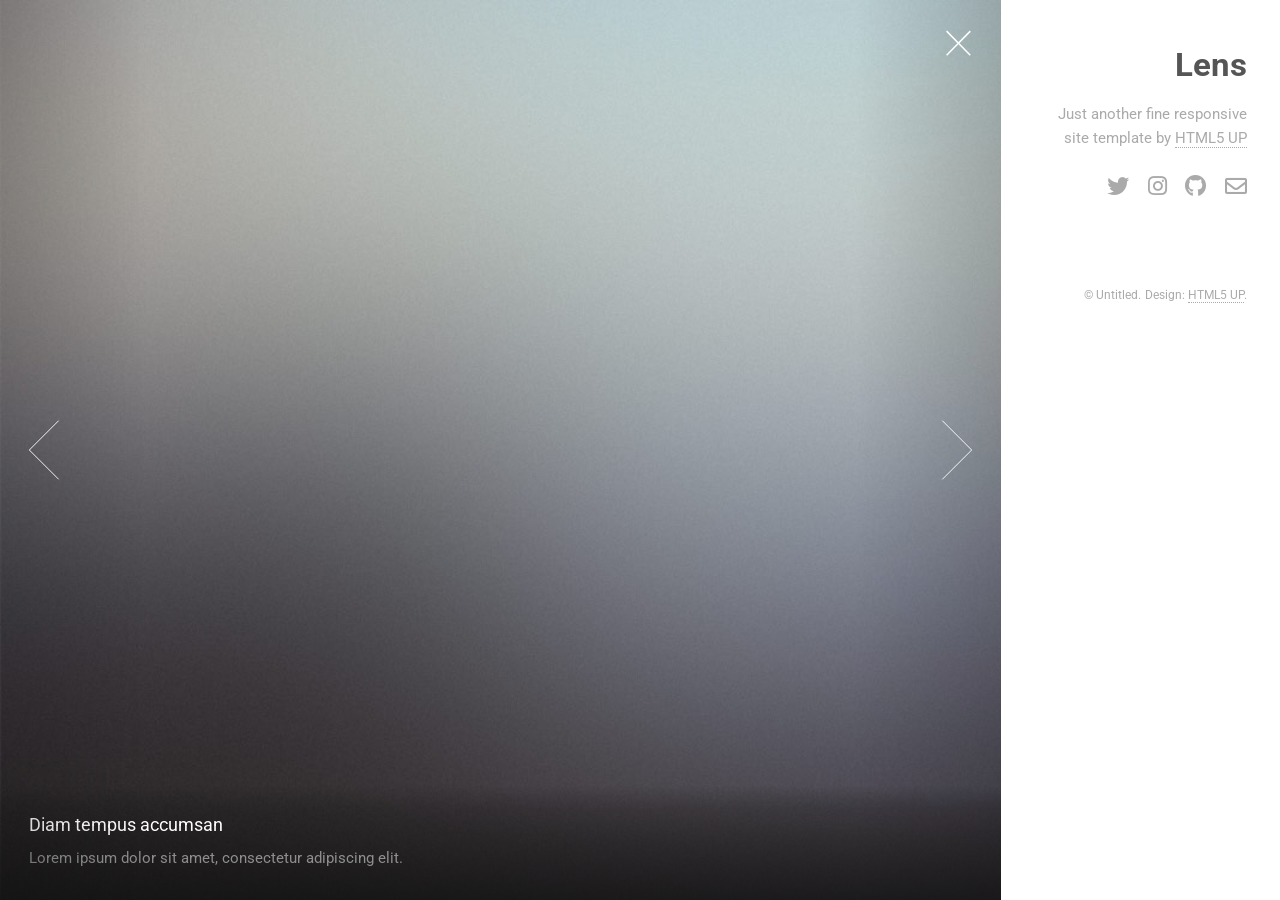
==== 相簿/index.html @ 0c01e9da "新增相簿" ====
<!DOCTYPE HTML>
<!--
	Lens by HTML5 UP
	html5up.net | @ajlkn
	Free for personal and commercial use under the CCA 3.0 license (html5up.net/license)
-->
<html>
	<head>
		<title>Lens by HTML5 UP</title>
		<meta charset="utf-8" />
		<meta name="viewport" content="width=device-width, initial-scale=1, user-scalable=no" />
		<link rel="stylesheet" href="assets/css/main.css" />
		<noscript><link rel="stylesheet" href="assets/css/noscript.css" /></noscript>
	</head>
	<body class="is-preload-0 is-preload-1 is-preload-2">

		<!-- Main -->
			<div id="main">

				<!-- Header -->
					<header id="header">
						<h1>Lens</h1>
						<p>Just another fine responsive site template by <a href="http://html5up.net">HTML5 UP</a></p>
						<ul class="icons">
							<li><a href="#" class="icon brands fa-twitter"><span class="label">Twitter</span></a></li>
							<li><a href="#" class="icon brands fa-instagram"><span class="label">Instagram</span></a></li>
							<li><a href="#" class="icon brands fa-github"><span class="label">Github</span></a></li>
							<li><a href="#" class="icon fa-envelope"><span class="label">Email</span></a></li>
						</ul>
					</header>

				<!-- Thumbnail -->
					<section id="thumbnails">
						<article>
							<a class="thumbnail" href="images/fulls/01.jpg" data-position="left center"><img src="images/thumbs/01.jpg" alt="" /></a>
							<h2>Diam tempus accumsan</h2>
							<p>Lorem ipsum dolor sit amet, consectetur adipiscing elit.</p>
						</article>
						<article>
							<a class="thumbnail" href="images/fulls/02.jpg"><img src="images/thumbs/02.jpg" alt="" /></a>
							<h2>Vivamus convallis libero</h2>
							<p>Sed velit lacus, laoreet at venenatis convallis in lorem tincidunt.</p>
						</article>
						<article>
							<a class="thumbnail" href="images/fulls/03.jpg" data-position="top center"><img src="images/thumbs/03.jpg" alt="" /></a>
							<h2>Nec accumsan enim felis</h2>
							<p>Maecenas eleifend tellus ut turpis eleifend, vitae pretium faucibus.</p>
						</article>
						<article>
							<a class="thumbnail" href="images/fulls/04.jpg"><img src="images/thumbs/04.jpg" alt="" /></a>
							<h2>Donec maximus nisi eget</h2>
							<p>Tristique in nulla vel congue. Sed sociis natoque parturient nascetur.</p>
						</article>
						<article>
							<a class="thumbnail" href="images/fulls/05.jpg" data-position="top center"><img src="images/thumbs/05.jpg" alt="" /></a>
							<h2>Nullam vitae nunc vulputate</h2>
							<p>In pellentesque cursus velit id posuere. Donec vehicula nulla.</p>
						</article>
						<article>
							<a class="thumbnail" href="images/fulls/06.jpg"><img src="images/thumbs/06.jpg" alt="" /></a>
							<h2>Phasellus magna faucibus</h2>
							<p>Nulla dignissim libero maximus tellus varius dictum ut posuere magna.</p>
						</article>
						<article>
							<a class="thumbnail" href="images/fulls/07.jpg"><img src="images/thumbs/07.jpg" alt="" /></a>
							<h2>Proin quis mauris</h2>
							<p>Etiam ultricies, lorem quis efficitur porttitor, facilisis ante orci urna.</p>
						</article>
						<article>
							<a class="thumbnail" href="images/fulls/08.jpg"><img src="images/thumbs/08.jpg" alt="" /></a>
							<h2>Gravida quis varius enim</h2>
							<p>Nunc egestas congue lorem. Nullam dictum placerat ex sapien tortor mattis.</p>
						</article>
						<article>
							<a class="thumbnail" href="images/fulls/09.jpg"><img src="images/thumbs/09.jpg" alt="" /></a>
							<h2>Morbi eget vitae adipiscing</h2>
							<p>In quis vulputate dui. Maecenas metus elit, dictum praesent lacinia lacus.</p>
						</article>
						<article>
							<a class="thumbnail" href="images/fulls/10.jpg"><img src="images/thumbs/10.jpg" alt="" /></a>
							<h2>Habitant tristique senectus</h2>
							<p>Vestibulum ante ipsum primis in faucibus orci luctus ac tincidunt dolor.</p>
						</article>
						<article>
							<a class="thumbnail" href="images/fulls/11.jpg"><img src="images/thumbs/11.jpg" alt="" /></a>
							<h2>Pharetra ex non faucibus</h2>
							<p>Ut sed magna euismod leo laoreet congue. Fusce congue enim ultricies.</p>
						</article>
						<article>
							<a class="thumbnail" href="images/fulls/12.jpg"><img src="images/thumbs/12.jpg" alt="" /></a>
							<h2>Mattis lorem sodales</h2>
							<p>Feugiat auctor leo massa, nec vestibulum nisl erat faucibus, rutrum nulla.</p>
						</article>
					</section>

				<!-- Footer -->
					<footer id="footer">
						<ul class="copyright">
							<li>&copy; Untitled.</li><li>Design: <a href="http://html5up.net">HTML5 UP</a>.</li>
						</ul>
					</footer>

			</div>

		<!-- Scripts -->
			<script src="assets/js/jquery.min.js"></script>
			<script src="assets/js/browser.min.js"></script>
			<script src="assets/js/breakpoints.min.js"></script>
			<script src="assets/js/main.js"></script>

	</body>
</html>
---- 相簿/assets/css/main.css ----
@import url(fontawesome-all.min.css);
@import url("https://fonts.googleapis.com/css?family=Roboto:400,700");

/*
	Lens by HTML5 UP
	html5up.net | @ajlkn
	Free for personal and commercial use under the CCA 3.0 license (html5up.net/license)
*/

html, body, div, span, applet, object,
iframe, h1, h2, h3, h4, h5, h6, p, blockquote,
pre, a, abbr, acronym, address, big, cite,
code, del, dfn, em, img, ins, kbd, q, s, samp,
small, strike, strong, sub, sup, tt, var, b,
u, i, center, dl, dt, dd, ol, ul, li, fieldset,
form, label, legend, table, caption, tbody,
tfoot, thead, tr, th, td, article, aside,
canvas, details, embed, figure, figcaption,
footer, header, hgroup, menu, nav, output, ruby,
section, summary, time, mark, audio, video {
	margin: 0;
	padding: 0;
	border: 0;
	font-size: 100%;
	font: inherit;
	vertical-align: baseline;}

article, aside, details, figcaption, figure,
footer, header, hgroup, menu, nav, section {
	display: block;}

body {
	line-height: 1;
}

ol, ul {
	list-style: none;
}

blockquote, q {
	quotes: none;
}

	blockquote:before, blockquote:after, q:before, q:after {
		content: '';
		content: none;
	}

table {
	border-collapse: collapse;
	border-spacing: 0;
}

body {
	-webkit-text-size-adjust: none;
}

mark {
	background-color: transparent;
	color: inherit;
}

input::-moz-focus-inner {
	border: 0;
	padding: 0;
}

input, select, textarea {
	-moz-appearance: none;
	-webkit-appearance: none;
	-ms-appearance: none;
	appearance: none;
}

/* Basic */

	/*
			@-ms-viewport {
				width: device-width;
			}
		*/

	@media screen and (max-width: 480px) {

		html, body {
			min-width: 320px;
		}

	}

	body.is-preload-0 *, body.is-preload-0 *:before, body.is-preload-0 *:after {
		-moz-animation: none !important;
		-webkit-animation: none !important;
		-ms-animation: none !important;
		animation: none !important;
		-moz-transition: none !important;
		-webkit-transition: none !important;
		-ms-transition: none !important;
		transition: none !important;
	}

	html {
		box-sizing: border-box;
	}

	*, *:before, *:after {
		box-sizing: inherit;
	}

	html, body {
		background-color: #101010;
		overflow: hidden;
	}

/* Type */

	html {
		font-size: 16pt;
	}

		@media screen and (max-width: 1680px) {

			html {
				font-size: 12pt;
			}

		}

		@media screen and (max-width: 1280px) {

			html {
				font-size: 11pt;
			}

		}

	body {
		background-color: #fff;
		color: #aaa;
	}

	body, input, select, textarea {
		font-family: "Roboto", Helvetica, sans-serif;
		font-weight: 400;
		line-height: 1.65;
		font-size: 1em;
		color: #aaa;
	}

	a {
		-moz-transition: color 0.25s ease, border-bottom-color 0.25s ease;
		-webkit-transition: color 0.25s ease, border-bottom-color 0.25s ease;
		-ms-transition: color 0.25s ease, border-bottom-color 0.25s ease;
		transition: color 0.25s ease, border-bottom-color 0.25s ease;
		border-bottom: dotted 1px;
		color: inherit;
		text-decoration: none;
	}

		a:hover {
			border-bottom-color: transparent;
			color: #00D3B7;
		}

	strong, b {
		font-weight: 400;
		color: #555;
	}

	em, i {
		font-style: italic;
	}

	p {
		margin: 0 0 1.25em 0;
	}

	h1, h2, h3, h4, h5, h6 {
		font-weight: 400;
		line-height: 1.25;
		margin: 0 0 0.5em 0;
		color: #555;
	}

		h1 a, h2 a, h3 a, h4 a, h5 a, h6 a {
			color: inherit;
			text-decoration: none;
		}

	h2 {
		font-size: 1.25em;
	}

	h3 {
		font-size: 1em;
	}

	h4 {
		font-size: 0.9em;
	}

	h5 {
		font-size: 0.8em;
	}

	h6 {
		font-size: 0.7em;
	}

	sub {
		font-size: 0.8em;
		position: relative;
		top: 0.5em;
	}

	sup {
		font-size: 0.8em;
		position: relative;
		top: -0.5em;
	}

	blockquote {
		border-left: solid 4px #ccc;
		font-style: italic;
		margin: 0 0 1.25em 0;
		padding: 0.3125em 0 0.3125em 1.25em;
	}

	code {
		border-radius: 4px;
		border: solid 1px;
		font-family: "Courier New", monospace;
		font-size: 0.9em;
		margin: 0 0.25em;
		padding: 0.25em 0.65em;
		border-color: #ccc;
	}

	pre {
		-webkit-overflow-scrolling: touch;
		font-family: "Courier New", monospace;
		font-size: 0.9em;
		margin: 0 0 1.25em 0;
	}

		pre code {
			display: block;
			padding: 1em 1.5em;
			overflow-x: auto;
		}

	hr {
		border: 0;
		border-bottom: solid 1px #ccc;
		margin: 1.25em 0;
	}

		hr.major {
			margin: 1.875em 0;
		}

	.align-left {
		text-align: left;
	}

	.align-center {
		text-align: center;
	}

	.align-right {
		text-align: right;
	}

/* Button */

	input[type="submit"],
	input[type="reset"],
	input[type="button"],
	button,
	.button {
		-moz-appearance: none;
		-webkit-appearance: none;
		-ms-appearance: none;
		appearance: none;
		-moz-transition: background-color 0.25s ease-in-out, border-color 0.25s ease-in-out, color 0.25s ease-in-out;
		-webkit-transition: background-color 0.25s ease-in-out, border-color 0.25s ease-in-out, color 0.25s ease-in-out;
		-ms-transition: background-color 0.25s ease-in-out, border-color 0.25s ease-in-out, color 0.25s ease-in-out;
		transition: background-color 0.25s ease-in-out, border-color 0.25s ease-in-out, color 0.25s ease-in-out;
		background-color: transparent;
		border-radius: 4px;
		border: solid 1px #ccc;
		color: #555;
		cursor: pointer;
		display: inline-block;
		line-height: 1;
		padding: 0.75em 1.5em;
		text-align: center;
		text-decoration: none;
		white-space: nowrap;
	}

		input[type="submit"]:hover,
		input[type="reset"]:hover,
		input[type="button"]:hover,
		button:hover,
		.button:hover {
			border-color: #00D3B7;
			color: #00D3B7;
		}

			input[type="submit"]:hover:active,
			input[type="reset"]:hover:active,
			input[type="button"]:hover:active,
			button:hover:active,
			.button:hover:active {
				background-color: rgba(0, 211, 183, 0.15);
			}

		input[type="submit"].icon,
		input[type="reset"].icon,
		input[type="button"].icon,
		button.icon,
		.button.icon {
			padding-left: 1.35em;
		}

			input[type="submit"].icon:before,
			input[type="reset"].icon:before,
			input[type="button"].icon:before,
			button.icon:before,
			.button.icon:before {
				margin-right: 0.5em;
			}

		input[type="submit"].fit,
		input[type="reset"].fit,
		input[type="button"].fit,
		button.fit,
		.button.fit {
			width: 100%;
		}

		input[type="submit"].small,
		input[type="reset"].small,
		input[type="button"].small,
		button.small,
		.button.small {
			font-size: 0.8em;
		}

		input[type="submit"].large,
		input[type="reset"].large,
		input[type="button"].large,
		button.large,
		.button.large {
			font-size: 1.35em;
		}

		input[type="submit"].disabled, input[type="submit"]:disabled,
		input[type="reset"].disabled,
		input[type="reset"]:disabled,
		input[type="button"].disabled,
		input[type="button"]:disabled,
		button.disabled,
		button:disabled,
		.button.disabled,
		.button:disabled {
			pointer-events: none;
			opacity: 0.25;
		}

/* Form */

	form {
		margin: 0 0 1.25em 0;
	}

	label {
		color: #555;
		display: block;
		font-size: 0.9em;
		font-weight: 400;
		margin: 0 0 0.625em 0;
	}

	input[type="text"],
	input[type="password"],
	input[type="email"],
	select,
	textarea {
		-moz-appearance: none;
		-webkit-appearance: none;
		-ms-appearance: none;
		appearance: none;
		background-color: transparent;
		border-radius: 4px;
		border: solid 1px #ccc;
		color: inherit;
		display: block;
		outline: 0;
		padding: 0 0.75em;
		text-decoration: none;
		width: 100%;
	}

		input[type="text"]:invalid,
		input[type="password"]:invalid,
		input[type="email"]:invalid,
		select:invalid,
		textarea:invalid {
			box-shadow: none;
		}

		input[type="text"]:focus,
		input[type="password"]:focus,
		input[type="email"]:focus,
		select:focus,
		textarea:focus {
			border-color: #00D3B7;
		}

	select {
		background-image: url("data:image/svg+xml;charset=utf8,%3Csvg xmlns='http://www.w3.org/2000/svg' width='40' height='40' preserveAspectRatio='none' viewBox='0 0 40 40'%3E%3Cpath d='M9.4,12.3l10.4,10.4l10.4-10.4c0.2-0.2,0.5-0.4,0.9-0.4c0.3,0,0.6,0.1,0.9,0.4l3.3,3.3c0.2,0.2,0.4,0.5,0.4,0.9 c0,0.4-0.1,0.6-0.4,0.9L20.7,31.9c-0.2,0.2-0.5,0.4-0.9,0.4c-0.3,0-0.6-0.1-0.9-0.4L4.3,17.3c-0.2-0.2-0.4-0.5-0.4-0.9 c0-0.4,0.1-0.6,0.4-0.9l3.3-3.3c0.2-0.2,0.5-0.4,0.9-0.4S9.1,12.1,9.4,12.3z' fill='%23ccc' /%3E%3C/svg%3E");
		background-size: 1.25rem;
		background-repeat: no-repeat;
		background-position: calc(100% - 1rem) center;
		height: 2.75em;
		padding-right: 2.75em;
		text-overflow: ellipsis;
	}

		select option {
			color: #555;
			background: #fff;
		}

		select:focus::-ms-value {
			background-color: transparent;
		}

		select::-ms-expand {
			display: none;
		}

	.select-wrapper {
		text-decoration: none;
		display: block;
		position: relative;
	}

		.select-wrapper:before {
			-moz-osx-font-smoothing: grayscale;
			-webkit-font-smoothing: antialiased;
			display: inline-block;
			font-style: normal;
			font-variant: normal;
			text-rendering: auto;
			line-height: 1;
			text-transform: none !important;
			font-family: 'Font Awesome 5 Free';
			font-weight: 900;
		}

		.select-wrapper:before {
			color: #ccc;
			content: '\f107';
			display: block;
			height: 2.75em;
			line-height: 2.75em;
			pointer-events: none;
			position: absolute;
			right: 0;
			text-align: center;
			top: 0;
			width: 2.75em;
		}

		.select-wrapper select::-ms-expand {
			display: none;
		}

	input[type="text"],
	input[type="password"],
	input[type="email"],
	select {
		height: 2.75em;
	}

	textarea {
		padding: 0.75em 1em;
	}

	input[type="checkbox"],
	input[type="radio"] {
		-moz-appearance: none;
		-webkit-appearance: none;
		-ms-appearance: none;
		appearance: none;
		display: block;
		float: left;
		margin-right: -2em;
		opacity: 0;
		width: 1em;
		z-index: -1;
	}

		input[type="checkbox"] + label,
		input[type="radio"] + label {
			text-decoration: none;
			color: #aaa;
			cursor: pointer;
			display: inline-block;
			font-size: 1em;
			font-weight: 400;
			margin: 0;
			padding-left: 2.4em;
			padding-right: 0.75em;
			position: relative;
		}

			input[type="checkbox"] + label:before,
			input[type="radio"] + label:before {
				-moz-osx-font-smoothing: grayscale;
				-webkit-font-smoothing: antialiased;
				display: inline-block;
				font-style: normal;
				font-variant: normal;
				text-rendering: auto;
				line-height: 1;
				text-transform: none !important;
				font-family: 'Font Awesome 5 Free';
				font-weight: 900;
			}

			input[type="checkbox"] + label:before,
			input[type="radio"] + label:before {
				background: transparent;
				border-radius: 4px;
				border: solid 1px #ccc;
				content: '';
				display: inline-block;
				font-size: 0.8em;
				height: 2.0625em;
				left: 0;
				line-height: 2.0625em;
				position: absolute;
				text-align: center;
				top: 0;
				width: 2.0625em;
			}

		input[type="checkbox"]:checked + label:before,
		input[type="radio"]:checked + label:before {
			background-color: #555;
			border-color: #555;
			color: #fff;
			content: '\f00c';
		}

		input[type="checkbox"]:focus + label:before,
		input[type="radio"]:focus + label:before {
			border-color: #00D3B7;
		}

	input[type="checkbox"] + label:before {
		border-radius: 4px;
	}

	input[type="radio"] + label:before {
		border-radius: 100%;
	}

	::-webkit-input-placeholder {
		opacity: 1.0;
		color: #ccc !important;
	}

	:-moz-placeholder {
		opacity: 1.0;
		color: #ccc !important;
	}

	::-moz-placeholder {
		opacity: 1.0;
		color: #ccc !important;
	}

	:-ms-input-placeholder {
		opacity: 1.0;
		color: #ccc !important;
	}

	.field {
		margin: 0 0 1.25em 0;
	}

/* Icon */

	.icon {
		text-decoration: none;
		border-bottom: none;
		position: relative;
	}

		.icon:before {
			-moz-osx-font-smoothing: grayscale;
			-webkit-font-smoothing: antialiased;
			display: inline-block;
			font-style: normal;
			font-variant: normal;
			text-rendering: auto;
			line-height: 1;
			text-transform: none !important;
			font-family: 'Font Awesome 5 Free';
			font-weight: 400;
		}

		.icon > .label {
			display: none;
		}

		.icon:before {
			line-height: inherit;
		}

		.icon.solid:before {
			font-weight: 900;
		}

		.icon.brands:before {
			font-family: 'Font Awesome 5 Brands';
		}

/* List */

	ol {
		list-style: decimal;
		margin: 0 0 1.25em 0;
		padding-left: 1.25em;
	}

		ol li {
			padding-left: 0.25em;
		}

	ul {
		list-style: disc;
		margin: 0 0 1.25em 0;
		padding-left: 1em;
	}

		ul li {
			padding-left: 0.5em;
		}

		ul.alt {
			list-style: none;
			padding-left: 0;
		}

			ul.alt li {
				border-top: solid 1px #ccc;
				padding: 0.5em 0;
			}

				ul.alt li:first-child {
					border-top: 0;
					padding-top: 0;
				}

	dl {
		margin: 0 0 1.25em 0;
	}

		dl dt {
			display: block;
			font-weight: 400;
			margin: 0 0 0.625em 0;
		}

		dl dd {
			margin-left: 1.25em;
		}

/* Actions */

	ul.actions {
		display: -moz-flex;
		display: -webkit-flex;
		display: -ms-flex;
		display: flex;
		cursor: default;
		list-style: none;
		margin-left: -0.625em;
		padding-left: 0;
	}

		ul.actions li {
			padding: 0 0 0 0.625em;
			vertical-align: middle;
		}

		ul.actions.special {
			-moz-justify-content: center;
			-webkit-justify-content: center;
			-ms-justify-content: center;
			justify-content: center;
			width: 100%;
			margin-left: 0;
		}

			ul.actions.special li:first-child {
				padding-left: 0;
			}

		ul.actions.stacked {
			-moz-flex-direction: column;
			-webkit-flex-direction: column;
			-ms-flex-direction: column;
			flex-direction: column;
			margin-left: 0;
		}

			ul.actions.stacked li {
				padding: 0.8125em 0 0 0;
			}

				ul.actions.stacked li:first-child {
					padding-top: 0;
				}

		ul.actions.fit {
			width: calc(100% + 0.625em);
		}

			ul.actions.fit li {
				-moz-flex-grow: 1;
				-webkit-flex-grow: 1;
				-ms-flex-grow: 1;
				flex-grow: 1;
				-moz-flex-shrink: 1;
				-webkit-flex-shrink: 1;
				-ms-flex-shrink: 1;
				flex-shrink: 1;
				width: 100%;
			}

				ul.actions.fit li > * {
					width: 100%;
				}

			ul.actions.fit.stacked {
				width: 100%;
			}

		@media screen and (max-width: 480px) {

			ul.actions:not(.fixed) {
				-moz-flex-direction: column;
				-webkit-flex-direction: column;
				-ms-flex-direction: column;
				flex-direction: column;
				margin-left: 0;
				width: 100% !important;
			}

				ul.actions:not(.fixed) li {
					-moz-flex-grow: 1;
					-webkit-flex-grow: 1;
					-ms-flex-grow: 1;
					flex-grow: 1;
					-moz-flex-shrink: 1;
					-webkit-flex-shrink: 1;
					-ms-flex-shrink: 1;
					flex-shrink: 1;
					padding: 0.625em 0 0 0;
					text-align: center;
					width: 100%;
				}

					ul.actions:not(.fixed) li > * {
						width: 100%;
					}

					ul.actions:not(.fixed) li:first-child {
						padding-top: 0;
					}

					ul.actions:not(.fixed) li input[type="submit"],
					ul.actions:not(.fixed) li input[type="reset"],
					ul.actions:not(.fixed) li input[type="button"],
					ul.actions:not(.fixed) li button,
					ul.actions:not(.fixed) li .button {
						width: 100%;
					}

						ul.actions:not(.fixed) li input[type="submit"].icon:before,
						ul.actions:not(.fixed) li input[type="reset"].icon:before,
						ul.actions:not(.fixed) li input[type="button"].icon:before,
						ul.actions:not(.fixed) li button.icon:before,
						ul.actions:not(.fixed) li .button.icon:before {
							margin-left: -0.5rem;
						}

		}

/* Icons */

	ul.icons {
		cursor: default;
		list-style: none;
		padding-left: 0;
	}

		ul.icons li {
			display: inline-block;
			padding: 0 1em 0 0;
		}

			ul.icons li:last-child {
				padding-right: 0;
			}

			ul.icons li .icon:before {
				font-size: 1.5rem;
			}

/* Main */

	#main {
		-moz-transition: opacity 0.75s ease, right 0.75s ease, left 0.75s ease, visibility 0.75s;
		-webkit-transition: opacity 0.75s ease, right 0.75s ease, left 0.75s ease, visibility 0.75s;
		-ms-transition: opacity 0.75s ease, right 0.75s ease, left 0.75s ease, visibility 0.75s;
		transition: opacity 0.75s ease, right 0.75s ease, left 0.75s ease, visibility 0.75s;
		-webkit-overflow-scrolling: touch;
		position: fixed;
		top: 0;
		width: 22.5em;
		height: 100%;
		background: #fff;
		outline: 0;
		overflow-x: hidden;
		overflow-y: auto;
		text-align: right;
		visibility: visible;
		z-index: 10000;
		right: 0;
	}

		#main .toggle {
			-webkit-tap-highlight-color: rgba(0, 0, 0, 0);
			position: absolute;
			top: 0;
			width: 4em;
			height: 4em;
			background-image: url("images/close-small-alt.svg");
			background-repeat: no-repeat;
			background-size: 32px 32px;
			cursor: pointer;
			display: none;
			z-index: 1;
			background-position: 0.5em 0.5em;
			left: 0;
		}

		body.fullscreen #main {
			visibility: hidden;
			right: -22.5em;
		}

		body.is-preload-1 #main {
			opacity: 0;
			right: -2em;
		}

		@media screen and (max-width: 1280px) {

			#main {
				width: 19em;
			}

				body.fullscreen #main {
					right: -19em;
				}

		}

		@media screen and (max-width: 980px) {

			#main {
				background: rgba(255, 255, 255, 0.925);
			}

				#main .toggle {
					display: block;
				}

		}

		@media screen and (max-width: 480px) {

			#main {
				-moz-transition: opacity 0.5s ease, visibility 0.5s;
				-webkit-transition: opacity 0.5s ease, visibility 0.5s;
				-ms-transition: opacity 0.5s ease, visibility 0.5s;
				transition: opacity 0.5s ease, visibility 0.5s;
				width: 100%;
				background: #fff;
				text-align: center;
			}

				body.is-preload-1 #main {
					left: auto !important;
					right: auto !important;
				}

				body.fullscreen #main {
					left: auto !important;
					right: auto !important;
					opacity: 0;
				}

				#main .toggle {
					display: none;
				}

		}

/* Header */

	#header {
		padding: 3em 2.25em 1.75em 2.25em ;
	}

		#header h1 {
			font-size: 2.25em;
			font-weight: 700;
		}

/* Footer */

	#footer {
		padding: 2.25em 2.25em 1em 2.25em ;
	}

		#footer .copyright {
			list-style: none;
			padding: 0;
		}

			#footer .copyright li {
				display: inline-block;
				font-size: 0.8em;
				margin-left: 0.35em;
				padding: 0;
			}

				#footer .copyright li:first-child {
					margin-left: 0;
				}

/* Thumbnails */

	#thumbnails {
		display: -moz-flex;
		display: -webkit-flex;
		display: -ms-flex;
		display: flex;
		-moz-flex-wrap: wrap;
		-webkit-flex-wrap: wrap;
		-ms-flex-wrap: wrap;
		flex-wrap: wrap;
		padding: 0 0.75em;
	}

		#thumbnails article {
			position: relative;
			width: 50%;
			background: #101010;
			outline: 0;
		}

			#thumbnails article .thumbnail {
				-webkit-tap-highlight-color: rgba(0, 0, 0, 0);
				display: block;
				position: relative;
				border: 0;
				outline: 0;
			}

				#thumbnails article .thumbnail img {
					display: block;
					width: 100%;
				}

				#thumbnails article .thumbnail:before {
					pointer-events: none;
					-moz-transition: opacity 0.25s ease;
					-webkit-transition: opacity 0.25s ease;
					-ms-transition: opacity 0.25s ease;
					transition: opacity 0.25s ease;
					content: '';
					position: absolute;
					left: 0;
					top: 0;
					width: 100%;
					height: 100%;
					box-shadow: inset 0 0 0 2px #00D3B7, inset 0 0 0px 3px rgba(0, 0, 0, 0.15);
					opacity: 0;
					z-index: 1;
				}

				#thumbnails article .thumbnail:focus:before {
					opacity: 0.5;
				}

			#thumbnails article h2, #thumbnails article p {
				display: none;
			}

			#thumbnails article.active .thumbnail:before {
				opacity: 1;
			}

		@media screen and (max-width: 480px) {

			#thumbnails article .thumbnail:before {
				display: none;
			}

		}

/* Viewer */

	@-moz-keyframes spinner {
		0% {
			-moz-transform: rotate(0deg);
			-webkit-transform: rotate(0deg);
			-ms-transform: rotate(0deg);
			transform: rotate(0deg);
		}

		100% {
			-moz-transform: rotate(360deg);
			-webkit-transform: rotate(360deg);
			-ms-transform: rotate(360deg);
			transform: rotate(360deg);
		}
	}

	@-webkit-keyframes spinner {
		0% {
			-moz-transform: rotate(0deg);
			-webkit-transform: rotate(0deg);
			-ms-transform: rotate(0deg);
			transform: rotate(0deg);
		}

		100% {
			-moz-transform: rotate(360deg);
			-webkit-transform: rotate(360deg);
			-ms-transform: rotate(360deg);
			transform: rotate(360deg);
		}
	}

	@-ms-keyframes spinner {
		0% {
			-moz-transform: rotate(0deg);
			-webkit-transform: rotate(0deg);
			-ms-transform: rotate(0deg);
			transform: rotate(0deg);
		}

		100% {
			-moz-transform: rotate(360deg);
			-webkit-transform: rotate(360deg);
			-ms-transform: rotate(360deg);
			transform: rotate(360deg);
		}
	}

	@keyframes spinner {
		0% {
			-moz-transform: rotate(0deg);
			-webkit-transform: rotate(0deg);
			-ms-transform: rotate(0deg);
			transform: rotate(0deg);
		}

		100% {
			-moz-transform: rotate(360deg);
			-webkit-transform: rotate(360deg);
			-ms-transform: rotate(360deg);
			transform: rotate(360deg);
		}
	}

	#viewer {
		-moz-transition: opacity 0.75s ease, width 0.75s ease;
		-webkit-transition: opacity 0.75s ease, width 0.75s ease;
		-ms-transition: opacity 0.75s ease, width 0.75s ease;
		transition: opacity 0.75s ease, width 0.75s ease;
		position: absolute;
		top: 0;
		width: calc(100% - 22.5em);
		height: 100%;
		left: 0;
	}

		#viewer .inner {
			pointer-events: none;
			position: absolute;
			top: 0;
			left: 0;
			width: 100%;
			height: 100%;
			z-index: 2;
		}

			#viewer .inner > * {
				pointer-events: auto;
			}

			#viewer .inner:before {
				background-image: -moz-linear-gradient(left, rgba(16,16,16,0.2), rgba(16,16,16,0) 10em, rgba(16,16,16,0)), -moz-linear-gradient(right, rgba(16,16,16,0.2), rgba(16,16,16,0) 10em, rgba(16,16,16,0));
				background-image: -webkit-linear-gradient(left, rgba(16,16,16,0.2), rgba(16,16,16,0) 10em, rgba(16,16,16,0)), -webkit-linear-gradient(right, rgba(16,16,16,0.2), rgba(16,16,16,0) 10em, rgba(16,16,16,0));
				background-image: -ms-linear-gradient(left, rgba(16,16,16,0.2), rgba(16,16,16,0) 10em, rgba(16,16,16,0)), -ms-linear-gradient(right, rgba(16,16,16,0.2), rgba(16,16,16,0) 10em, rgba(16,16,16,0));
				background-image: linear-gradient(left, rgba(16,16,16,0.2), rgba(16,16,16,0) 10em, rgba(16,16,16,0)), linear-gradient(right, rgba(16,16,16,0.2), rgba(16,16,16,0) 10em, rgba(16,16,16,0));
				content: '';
				display: block;
				position: absolute;
				top: 0;
				left: 0;
				width: 100%;
				height: 100%;
			}

			#viewer .inner .toggle {
				-webkit-tap-highlight-color: rgba(0, 0, 0, 0);
				position: absolute;
				top: 0;
				width: 4em;
				height: 4em;
				background-image: url("images/close.svg");
				background-repeat: no-repeat;
				background-size: 64px 64px;
				cursor: pointer;
				z-index: 1;
				right: 0;
				background-position: calc(100% - 0.75em) 0.75em;
			}

			#viewer .inner .nav-next,
			#viewer .inner .nav-previous {
				-webkit-tap-highlight-color: rgba(0, 0, 0, 0);
				position: absolute;
				top: 50%;
				width: 6em;
				height: 6em;
				margin-top: -3em;
				background-image: url("images/arrow.svg");
				background-position: center;
				background-repeat: no-repeat;
				background-size: contain;
				cursor: pointer;
			}

			#viewer .inner .nav-previous {
				-moz-transform: scaleX(-1);
				-webkit-transform: scaleX(-1);
				-ms-transform: scaleX(-1);
				transform: scaleX(-1);
				left: 0;
			}

			#viewer .inner .nav-next {
				right: 0;
			}

		#viewer .slide {
			-moz-transition: opacity 0.5s ease-in-out;
			-webkit-transition: opacity 0.5s ease-in-out;
			-ms-transition: opacity 0.5s ease-in-out;
			transition: opacity 0.5s ease-in-out;
			position: absolute;
			top: 0;
			left: 0;
			width: 100%;
			height: 100%;
			opacity: 1;
			z-index: 1;
		}

			#viewer .slide .caption {
				background-image: -moz-linear-gradient(bottom, rgba(16,16,16,0.75), rgba(16,16,16,0.25) 80%, rgba(16,16,16,0));
				background-image: -webkit-linear-gradient(bottom, rgba(16,16,16,0.75), rgba(16,16,16,0.25) 80%, rgba(16,16,16,0));
				background-image: -ms-linear-gradient(bottom, rgba(16,16,16,0.75), rgba(16,16,16,0.25) 80%, rgba(16,16,16,0));
				background-image: linear-gradient(bottom, rgba(16,16,16,0.75), rgba(16,16,16,0.25) 80%, rgba(16,16,16,0));
				padding: 2em 2em 0.75em 2em ;
				position: absolute;
				bottom: 0;
				left: 0;
				width: 100%;
				color: rgba(255, 255, 255, 0.5);
				z-index: 1;
			}

				#viewer .slide .caption h2, #viewer .slide .caption h3, #viewer .slide .caption h4, #viewer .slide .caption h5, #viewer .slide .caption h6 {
					color: #fff;
				}

			#viewer .slide .image {
				-moz-transition: opacity 0.5s ease-in-out;
				-webkit-transition: opacity 0.5s ease-in-out;
				-ms-transition: opacity 0.5s ease-in-out;
				transition: opacity 0.5s ease-in-out;
				position: absolute;
				top: 0;
				left: 0;
				width: 100%;
				height: 100%;
				background-repeat: no-repeat;
				background-size: cover;
				opacity: 0;
			}

			#viewer .slide:before {
				-moz-animation: spinner 1s linear infinite;
				-webkit-animation: spinner 1s linear infinite;
				-ms-animation: spinner 1s linear infinite;
				animation: spinner 1s linear infinite;
				-moz-transition: opacity 0.5s ease-in-out;
				-webkit-transition: opacity 0.5s ease-in-out;
				-ms-transition: opacity 0.5s ease-in-out;
				transition: opacity 0.5s ease-in-out;
				content: '';
				display: block;
				position: absolute;
				top: 50%;
				left: 50%;
				width: 3em;
				height: 3em;
				background-image: url("images/spinner.svg");
				background-position: center;
				background-repeat: no-repeat;
				background-size: contain;
				margin: -1.5em 0 0 -1.5em;
				opacity: 0;
			}

			#viewer .slide.loading:before {
				opacity: 1;
			}

			#viewer .slide.active .image {
				opacity: 1;
			}

		body.fullscreen #viewer {
			width: 100%;
		}

			body.fullscreen #viewer .inner .toggle {
				background-image: url("images/open.svg");
			}

		body.is-preload-1 #viewer {
			opacity: 0;
		}

		body.is-preload-2 #viewer .slide {
			opacity: 0;
		}

		@media screen and (max-width: 1280px) {

			#viewer {
				width: calc(100% - 19em);
			}

		}

		@media screen and (max-width: 980px) {

			#viewer {
				width: 100%;
			}

				#viewer .inner .toggle {
					-moz-transition: opacity 0.75s ease;
					-webkit-transition: opacity 0.75s ease;
					-ms-transition: opacity 0.75s ease;
					transition: opacity 0.75s ease;
					background-image: url("images/open.svg");
					opacity: 0;
					right: 0;
				}

				body.fullscreen #viewer .inner .toggle {
					opacity: 1;
				}

		}

		@media screen and (max-width: 736px) {

			#viewer .inner .toggle {
				background-size: 32px 32px;
			}

			#viewer .inner .nav-next,
			#viewer .inner .nav-previous {
				background-image: url("images/arrow-small.svg");
				background-size: 32px 32px;
			}

			body.fullscreen #viewer .inner .toggle {
				background-image: url("images/open-small.svg");
			}

		}

		@media screen and (max-width: 480px) {

			#viewer {
				-moz-transition: opacity 0.5s ease;
				-webkit-transition: opacity 0.5s ease;
				-ms-transition: opacity 0.5s ease;
				transition: opacity 0.5s ease;
				-moz-transition-delay: 0s;
				-webkit-transition-delay: 0s;
				-ms-transition-delay: 0s;
				transition-delay: 0s;
				opacity: 0;
			}

				#viewer .inner .toggle {
					background-image: url("images/close-small.svg") !important;
					background-size: 32px 32px;
				}

				body.fullscreen #viewer {
					-moz-transition-delay: 0.5s;
					-webkit-transition-delay: 0.5s;
					-ms-transition-delay: 0.5s;
					transition-delay: 0.5s;
					opacity: 1;
				}

		}
---- 相簿/assets/css/noscript.css ----
/*
	Lens by HTML5 UP
	html5up.net | @ajlkn
	Free for personal and commercial use under the CCA 3.0 license (html5up.net/license)
*/

/* Main */

	#main {
		opacity: 1 !important;
		right: 0 !important;
	}

	body:before {
		content: 'Javascript is disabled :(';
		display: block;
		position: absolute;
		top: 50%;
		width: calc(100% - 22.5em * 0.333333333);
		height: 4em;
		margin-top: -2em;
		color: #282828;
		cursor: default;
		font-size: 3em;
		line-height: 4em;
		text-align: center;
		white-space: nowrap;
		left: 0;
	}
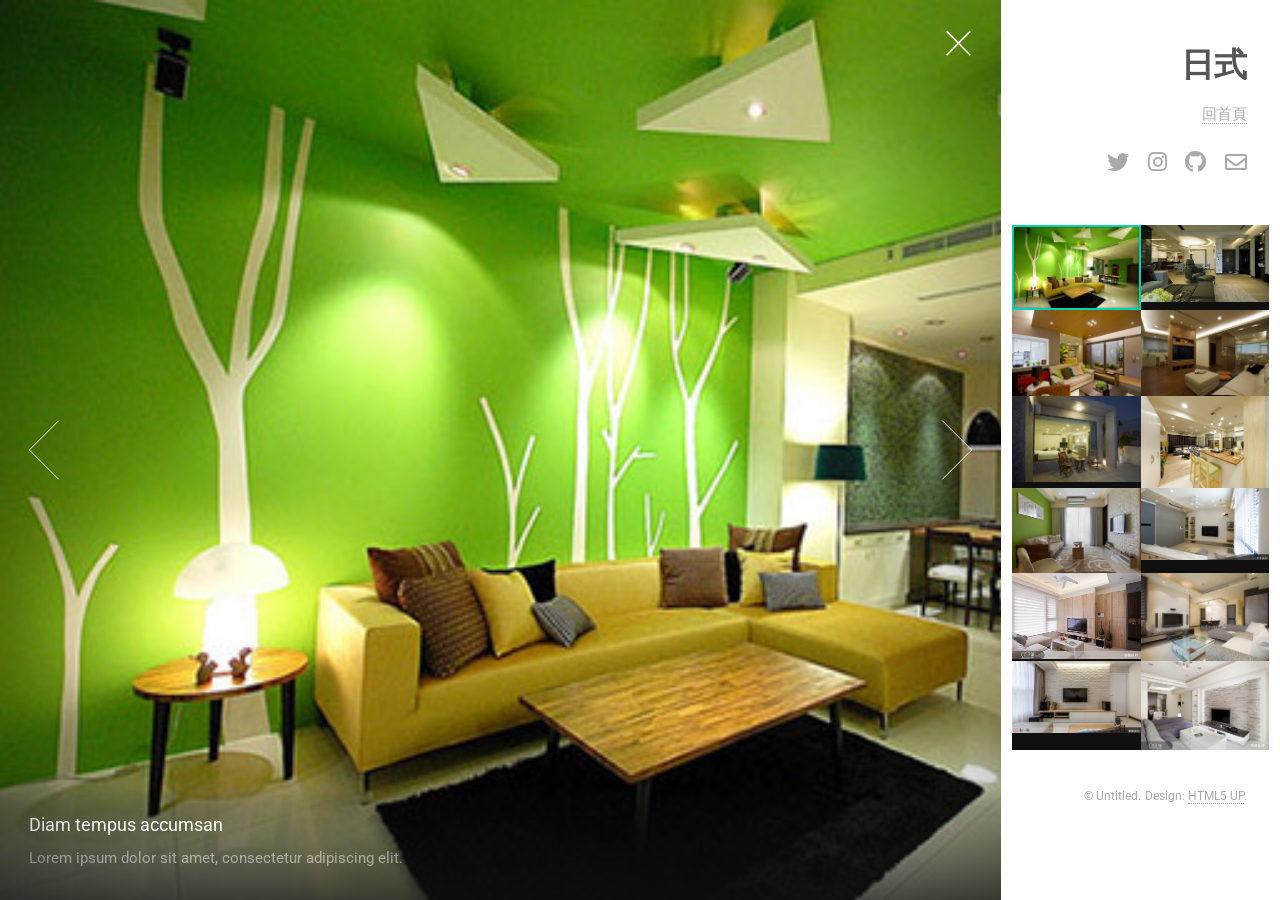
==== commit 191089bc: "編輯" ====
--- a/相簿/index.html
+++ b/相簿/index.html
@@ -6,6 +6,7 @@
 -->
 <html>
 	<head>
+		<link rel="icon" type="image/jpg" href="images/favicon05.jpg">
 		<title>Lens by HTML5 UP</title>
 		<meta charset="utf-8" />
 		<meta name="viewport" content="width=device-width, initial-scale=1, user-scalable=no" />
@@ -19,8 +20,8 @@
 
 				<!-- Header -->
 					<header id="header">
-						<h1>Lens</h1>
-						<p>Just another fine responsive site template by <a href="http://html5up.net">HTML5 UP</a></p>
+						<h1>日式</h1>
+						<p><a href="..\index.html">回首頁</a></p>
 						<ul class="icons">
 							<li><a href="#" class="icon brands fa-twitter"><span class="label">Twitter</span></a></li>
 							<li><a href="#" class="icon brands fa-instagram"><span class="label">Instagram</span></a></li>
